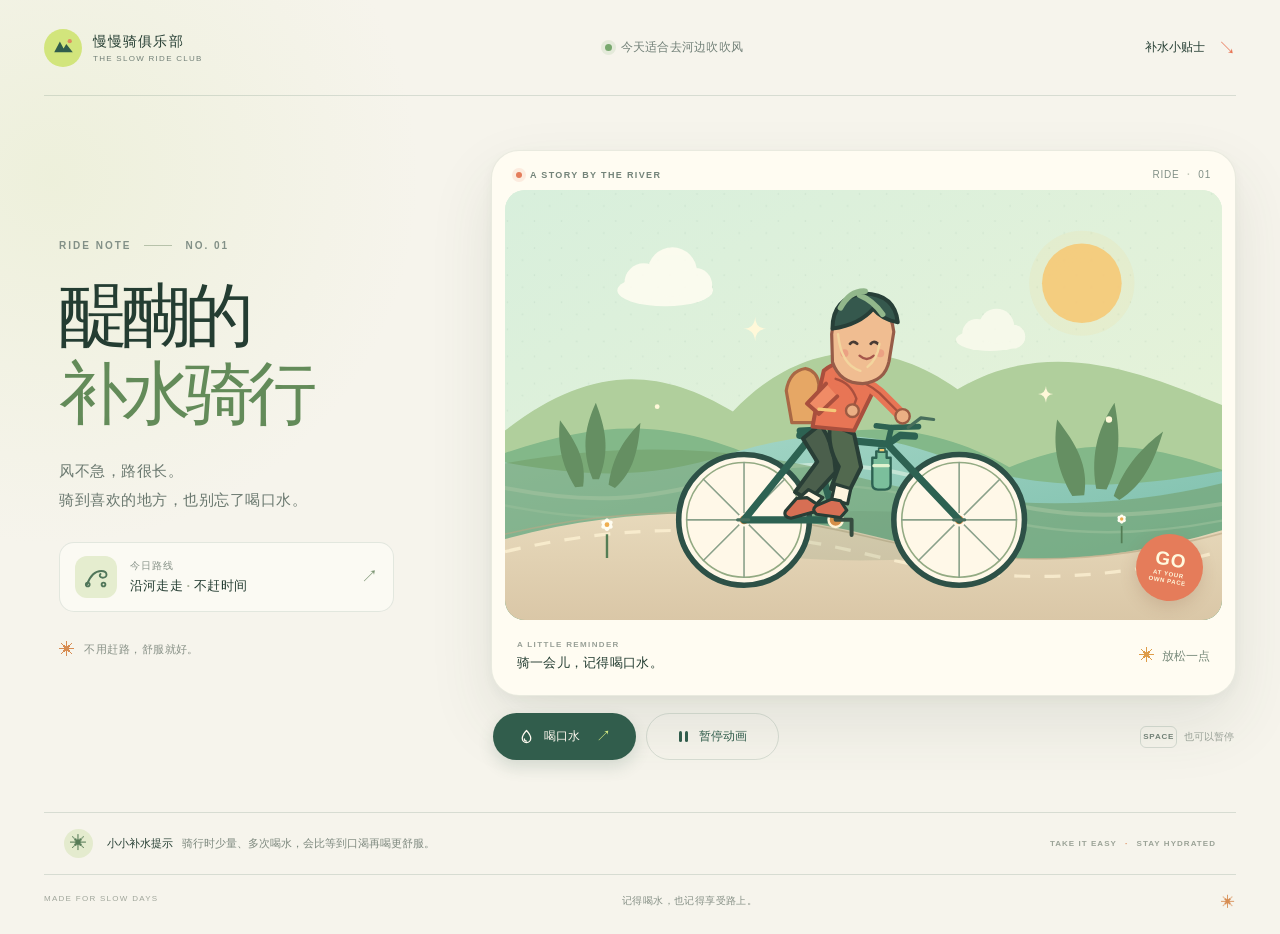
==== index.html @ 8d36f2e5 "feat: add animated cycling water-break page" ====
<!doctype html>
<html lang="zh-CN">
  <head>
    <meta charset="utf-8" />
    <meta name="viewport" content="width=device-width, initial-scale=1" />
    <meta name="theme-color" content="#f6f4ec" />
    <meta
      name="description"
      content="和醍醐一起沿河慢慢骑，记得停下来喝口水。"
    />
    <title>醍醐的补水骑行 · 好风景慢慢看</title>
    <link rel="stylesheet" href="styles.css" />
    <script src="app.js" defer></script>
  </head>
  <body>
    <div class="page-shell">
      <header class="topbar">
        <a class="wordmark" href="#top" aria-label="醍醐骑行俱乐部首页">
          <span class="wordmark-mark" aria-hidden="true">
            <svg viewBox="0 0 32 32">
              <path d="M5 21.5 11.7 9l4.4 8.1 3.2-5.2L27 21.5H5Z" />
              <circle cx="23.4" cy="8.5" r="2.5" />
            </svg>
          </span>
          <span class="wordmark-copy">
            <strong>慢慢骑俱乐部</strong>
            <small>THE SLOW RIDE CLUB</small>
          </span>
        </a>

        <div class="topbar-note">
          <span class="live-dot" aria-hidden="true"></span>
          <span>今天适合去河边吹吹风</span>
        </div>

        <a class="top-link" href="#ride-controls">
          补水小贴士
          <span aria-hidden="true">↘</span>
        </a>
      </header>

      <main id="top">
        <section class="hero" aria-labelledby="hero-title">
          <div class="intro">
            <p class="eyebrow"><span>RIDE NOTE</span><i></i><span>NO. 01</span></p>
            <h1 id="hero-title">醍醐的<br /><em>补水骑行</em></h1>
            <p class="intro-copy">
              风不急，路很长。<br />
              骑到喜欢的地方，也别忘了喝口水。
            </p>

            <div class="route-card">
              <div class="route-icon" aria-hidden="true">
                <svg viewBox="0 0 40 40">
                  <path d="M8 30c4-11 10-18 19-18 4 0 7 2 7 5 0 2-2 4-5 4-4 0-5-3-3-5" />
                  <circle cx="9" cy="30" r="2.5" />
                  <circle cx="30" cy="30" r="2.5" />
                </svg>
              </div>
              <div>
                <span class="route-label">今日路线</span>
                <strong>沿河走走 <span>·</span> 不赶时间</strong>
              </div>
              <span class="route-arrow" aria-hidden="true">↗</span>
            </div>

            <div class="intro-footnote">
              <span class="tiny-sun" aria-hidden="true">✳</span>
              <span>不用赶路，舒服就好。</span>
            </div>
          </div>

          <div class="ride-column">
            <figure class="ride-card">
              <div class="scene-topline">
                <span class="scene-kicker"><i></i> A STORY BY THE RIVER</span>
                <span class="scene-number">RIDE <b>·</b> 01</span>
              </div>

              <div class="scene-wrap">
                <svg
                  id="rideScene"
                  class="ride-scene"
                  viewBox="0 0 900 540"
                  role="img"
                  aria-labelledby="scene-title scene-description"
                  xmlns="http://www.w3.org/2000/svg"
                >
                  <title id="scene-title">醍醐骑车经过河边，停下来喝水</title>
                  <desc id="scene-description">
                    一位戴着青绿色头盔的骑行者踩着薄荷绿自行车，穿过阳光、云朵和河岸小路。骑行片刻后，他会拿起水壶喝一口，再继续出发。
                  </desc>
                  <defs>
                    <linearGradient id="sky" x1="0" y1="0" x2="0.9" y2="1">
                      <stop offset="0" stop-color="#d8efdc" />
                      <stop offset="1" stop-color="#e9f3d8" />
                    </linearGradient>
                    <linearGradient id="river" x1="0" y1="0" x2="1" y2="1">
                      <stop offset="0" stop-color="#a9d9ca" />
                      <stop offset="1" stop-color="#73b9a5" />
                    </linearGradient>
                    <linearGradient id="road" x1="0" y1="0" x2="0" y2="1">
                      <stop offset="0" stop-color="#e7d9bb" />
                      <stop offset="1" stop-color="#dac7a7" />
                    </linearGradient>
                    <pattern id="speckles" width="34" height="34" patternUnits="userSpaceOnUse">
                      <circle cx="3" cy="5" r="1" fill="#6e9780" opacity=".14" />
                      <circle cx="22" cy="20" r="1.2" fill="#6e9780" opacity=".1" />
                    </pattern>
                  </defs>

                  <rect width="900" height="540" fill="url(#sky)" />
                  <rect width="900" height="540" fill="url(#speckles)" />
                  <circle cx="724" cy="117" r="50" fill="#f6c977" opacity=".9" />
                  <circle cx="724" cy="117" r="66" fill="#f6c977" opacity=".12" />

                  <g class="cloud cloud-one" fill="#fffdf1" opacity=".88">
                    <ellipse cx="201" cy="126" rx="60" ry="20" />
                    <circle cx="174" cy="116" r="24" />
                    <circle cx="210" cy="103" r="31" />
                    <circle cx="239" cy="119" r="21" />
                  </g>
                  <g class="cloud cloud-two" fill="#fffdf1" opacity=".72">
                    <ellipse cx="609" cy="188" rx="43" ry="14" />
                    <circle cx="592" cy="180" r="18" />
                    <circle cx="617" cy="171" r="22" />
                    <circle cx="638" cy="184" r="15" />
                  </g>

                  <path d="M0 302c104-81 190-82 286-24 81-85 182-99 282-28 112-66 223-25 332 20v177H0Z" fill="#b0cf9c" />
                  <path d="M0 330c127-43 209-41 319 7 105-54 216-46 314 11 92-39 172-31 267 3v143H0Z" fill="#83b889" />
                  <path d="M0 342c115 21 190 18 280-10 108-34 182-30 276 5 105 39 204 42 344 16v187H0Z" fill="url(#river)" />
                  <path d="M0 374c105 21 175 16 272-11 101-28 194-23 295 12 113 39 203 40 333 19" fill="none" stroke="#d7eee0" stroke-width="5" stroke-linecap="round" opacity=".7" />
                  <path d="M0 396c121 24 195 17 286-8 104-28 182-20 287 13 107 33 208 37 327 14" fill="none" stroke="#bce3d1" stroke-width="3" stroke-linecap="round" opacity=".8" />

                  <g class="scenery-glide">
                    <path d="M0 343c172-30 302-19 450 19 152 39 303 42 450 6v172H0Z" fill="#729d66" opacity=".55" />
                    <g fill="#658f62">
                      <path d="M110 363c-16-41-8-69 4-96 11 30 19 57 4 96Zm20 7c5-37 21-59 40-78-3 35-9 62-32 82Zm-42 3c-19-31-22-58-19-84 20 27 34 51 29 83Z" />
                      <path d="M742 375c-8-48 5-79 23-108 7 38 9 69-10 109Zm22 9c14-39 37-62 62-81-12 40-26 68-55 86Zm-52 0c-21-36-24-66-19-96 24 31 40 58 34 95Z" />
                    </g>
                  </g>

                  <path d="M0 438c166-45 325-39 465-3 152 39 283 37 435-8v113H0Z" fill="url(#road)" />
                  <path class="road-markings" d="M0 454c160-38 303-34 454 3 158 39 292 37 446-4" fill="none" stroke="#fff4d6" stroke-width="4" stroke-dasharray="20 18" opacity=".72" />
                  <path d="M0 432c160-38 303-34 454 3 158 39 292 37 446-4" fill="none" stroke="#bba986" stroke-width="2" opacity=".6" />
                  <ellipse cx="446" cy="434" rx="194" ry="31" fill="#557c5a" opacity=".14" />

                  <g class="daisy daisy-one" aria-hidden="true" transform="translate(128 420)">
                    <path d="M0 12v30" stroke="#547d55" stroke-width="3" />
                    <g fill="#fffdf1">
                      <ellipse cy="0" rx="4" ry="8" /><ellipse cy="0" rx="4" ry="8" transform="rotate(60)" /><ellipse cy="0" rx="4" ry="8" transform="rotate(120)" />
                    </g><circle r="3" fill="#efae50" />
                  </g>
                  <g class="daisy daisy-two" aria-hidden="true" transform="translate(774 413) scale(.72)">
                    <path d="M0 12v30" stroke="#547d55" stroke-width="3" />
                    <g fill="#fffdf1">
                      <ellipse cy="0" rx="4" ry="8" /><ellipse cy="0" rx="4" ry="8" transform="rotate(60)" /><ellipse cy="0" rx="4" ry="8" transform="rotate(120)" />
                    </g><circle r="3" fill="#efae50" />
                  </g>

                  <g class="bike" stroke-linecap="round" stroke-linejoin="round">
                    <g class="wheel rear-wheel" transform="translate(300 414)">
                      <circle r="82" fill="#fff8e8" stroke="#2d5147" stroke-width="7" />
                      <circle r="72" fill="none" stroke="#93aa83" stroke-width="2" />
                      <g class="spokes" stroke="#8aa18a" stroke-width="2">
                        <path d="M0-72V72M-72 0H72M-51-51 51 51M51-51-51 51" />
                      </g>
                      <circle r="7" fill="#d58e48" stroke="#fff8e8" stroke-width="3" />
                    </g>
                    <g class="wheel front-wheel" transform="translate(570 414)">
                      <circle r="82" fill="#fff8e8" stroke="#2d5147" stroke-width="7" />
                      <circle r="72" fill="none" stroke="#93aa83" stroke-width="2" />
                      <g class="spokes" stroke="#8aa18a" stroke-width="2">
                        <path d="M0-72V72M-72 0H72M-51-51 51 51M51-51-51 51" />
                      </g>
                      <circle r="7" fill="#d58e48" stroke="#fff8e8" stroke-width="3" />
                    </g>

                    <g fill="none" stroke="#2d6252" stroke-width="9">
                      <path d="m300 414 115 0-31-104-84 104m84-104 96 9 90 95m-90-95 16-11 18 1m-130 1-14-2" />
                      <path d="m480 319 5-21 34-1m-35 1-18-2" stroke-width="7" />
                      <path d="m391 306-19-2m16-3-18 1" stroke-width="8" />
                    </g>
                    <g fill="none" stroke="#476e5c" stroke-width="4">
                      <path d="m506 298 16-12 16 2" />
                      <path d="m292 414 14 0m257 0 14 0" />
                    </g>
                    <g class="pedal-crank" transform="translate(415 414)">
                      <circle r="9" fill="#d58e48" stroke="#fff3d6" stroke-width="3" />
                      <path d="M0 0 20 0m0 0 0 19m0-19-20 0m0 0v-19" fill="none" stroke="#374c40" stroke-width="5" />
                    </g>

                    <g class="character">
                      <path class="backpack" d="M377 224q-20 3-24 28l7 40 30 0 4-48q-2-17-17-20Z" fill="#e6a765" stroke="#a96845" stroke-width="4" />
                      <path class="leg leg-back" d="M396 294q18 27 19 60l-33 36-18-11 28-38-18-29Z" fill="#4b5f4c" stroke="#293e36" stroke-width="5" />
                      <path class="sock" d="m381 376 18 10-15 15-19-11Z" fill="#fff5df" stroke="#293e36" stroke-width="4" />
                      <path class="shoe" d="m366 387-14 16q-3 7 7 9l29-8 3-10-12-8Z" fill="#d76f54" stroke="#293e36" stroke-width="4" />

                      <path class="leg leg-front" d="M408 294q-4 29 11 53l-10 28 20 9 18-36-9-42Z" fill="#52694f" stroke="#293e36" stroke-width="5" />
                      <path class="sock" d="m414 369 20 6-4 19-20-6Z" fill="#fff5df" stroke="#293e36" stroke-width="4" />
                      <path class="shoe" d="m410 388-19 8q-7 5 0 11l30 4 8-9-8-12Z" fill="#d76f54" stroke="#293e36" stroke-width="4" />

                      <path class="jacket" d="M400 227q18-16 39-6l22 34-23 47-52-5 8-43Z" fill="#e87555" stroke="#a94f3d" stroke-width="5" />
                      <path d="m422 229 7 20 17-16" fill="none" stroke="#ffd2a5" stroke-width="5" />
                      <path d="m403 243-24 25 15 13 23-22" fill="#f08b66" stroke="#a94f3d" stroke-width="5" />
                      <path d="m394 275 20 2" stroke="#f4c879" stroke-width="4" />

                      <g class="handle-arm">
                        <path d="M432 237q21 3 38 18l28 28" fill="none" stroke="#e87555" stroke-width="15" />
                        <path d="M432 237q21 3 38 18l28 28" fill="none" stroke="#a94f3d" stroke-width="3" />
                        <circle cx="499" cy="284" r="9" fill="#ebaf84" stroke="#9c5b43" stroke-width="3" />
                      </g>

                      <g class="sip-arm">
                        <path d="M415 237q19 5 26 25l-5 14" fill="none" stroke="#e87555" stroke-width="14" />
                        <path d="M415 237q19 5 26 25l-5 14" fill="none" stroke="#a94f3d" stroke-width="3" />
                        <circle cx="436" cy="277" r="8" fill="#ebaf84" stroke="#9c5b43" stroke-width="3" />
                      </g>

                      <g class="head">
                        <path d="M410 181q3-40 40-40 34 0 38 37l-6 37q-5 25-33 28-29 0-38-27Z" fill="#f0bd91" stroke="#975c48" stroke-width="4" />
                        <path d="M411 174q0-39 40-44 38 1 42 36-19-3-31-17-17 20-51 25Z" fill="#35584d" stroke="#273f38" stroke-width="5" />
                        <path d="M421 148q12-22 31-21m-7 5q17 7 29 24" fill="none" stroke="#92b78b" stroke-width="7" stroke-linecap="round" />
                        <path d="M433 193q4-5 9 0m17 0q4-5 9 0" fill="none" stroke="#493c34" stroke-width="3.5" stroke-linecap="round" />
                        <path d="M445 208q9 8 18 0" fill="none" stroke="#a5564b" stroke-width="3" stroke-linecap="round" />
                        <circle cx="426" cy="205" r="5" fill="#e78b79" opacity=".55" />
                        <circle cx="471" cy="205" r="5" fill="#e78b79" opacity=".55" />
                        <path class="helmet-strap" d="M418 181q4 39 28 46m24-34q-3 20-15 29" fill="none" stroke="#f3d59e" stroke-width="3" />
                      </g>

                      <g class="water-bottle" aria-hidden="true">
                        <path d="M466 328h13v8h5v33q0 7-7 7h-9q-7 0-7-7v-33h5Z" fill="#7bbf9c" stroke="#2d6252" stroke-width="3" />
                        <path d="M463 346h18" stroke="#e1f3cf" stroke-width="4" />
                        <path d="M469 324h8v5h-8Z" fill="#f0c873" stroke="#2d6252" stroke-width="2" />
                      </g>
                    </g>
                  </g>

                  <g class="scene-sparkles" fill="#fff8d9" aria-hidden="true">
                    <path d="M314 159q0 15 14 15-14 1-14 16-1-15-15-16 14 0 15-15Z" />
                    <path d="M679 246q0 10 9 10-9 1-9 11-1-10-10-11 9 0 10-10Z" />
                    <circle cx="758" cy="288" r="4" />
                    <circle cx="191" cy="272" r="3" />
                  </g>
                </svg>

                <div class="scene-sticker" aria-hidden="true">
                  <span>GO</span>
                  <span>AT YOUR<br />OWN PACE</span>
                </div>
              </div>

              <figcaption class="scene-caption">
                <div class="caption-copy">
                  <span class="caption-eyebrow">A LITTLE REMINDER</span>
                  <strong id="rideStatus" aria-live="polite">骑一会儿，记得喝口水。</strong>
                </div>
                <div class="caption-weather" aria-label="骑行提示，放松一点">
                  <span aria-hidden="true">✳</span>
                  <span>放松一点</span>
                </div>
              </figcaption>
            </figure>

            <div class="ride-controls" id="ride-controls" aria-label="动画控制">
              <button class="button button-primary" id="waterBreak" type="button">
                <span class="button-icon" aria-hidden="true">
                  <svg viewBox="0 0 24 24"><path d="M12 3.5S6 10 6 14.5a6 6 0 0 0 12 0C18 10 12 3.5 12 3.5Z" /><path d="M9 15.5a3 3 0 0 0 3 3" /></svg>
                </span>
                <span>喝口水</span>
                <span class="button-arrow" aria-hidden="true">↗</span>
              </button>
              <button class="button button-secondary" id="toggleRide" type="button" aria-pressed="true">
                <span class="pause-icon" aria-hidden="true"><i></i><i></i></span>
                <span id="toggleLabel">暂停动画</span>
              </button>
              <span class="control-hint"><kbd>SPACE</kbd> 也可以暂停</span>
            </div>
          </div>
        </section>

        <section class="bottom-note" aria-label="骑行补水提示">
          <span class="bottom-note-mark" aria-hidden="true">✳</span>
          <p><strong>小小补水提示</strong><span>骑行时少量、多次喝水，会比等到口渴再喝更舒服。</span></p>
          <span class="bottom-note-end">TAKE IT EASY <span>·</span> STAY HYDRATED</span>
        </section>
      </main>

      <footer class="site-footer">
        <span>MADE FOR SLOW DAYS</span>
        <span>记得喝水，也记得享受路上。</span>
        <span>✳</span>
      </footer>
    </div>
  </body>
</html>
---- styles.css ----
:root {
  color-scheme: light;
  --paper: #f6f4ec;
  --ink: #243d32;
  --muted: #728078;
  --green: #315d4c;
  --green-deep: #234a3c;
  --lime: #d2e57c;
  --coral: #e87555;
  --line: rgba(49, 93, 76, 0.16);
  font-family: "Aptos", "Microsoft YaHei UI", "PingFang SC", "Noto Sans CJK SC", sans-serif;
  font-synthesis: none;
  text-rendering: optimizeLegibility;
}

* { box-sizing: border-box; }

html { scroll-behavior: smooth; }

body {
  margin: 0;
  color: var(--ink);
  background:
    radial-gradient(circle at 4% 19%, rgba(212, 228, 169, .25), transparent 23rem),
    var(--paper);
}

button, a { font: inherit; }
a { color: inherit; text-decoration: none; }
button:focus-visible, a:focus-visible { outline: 3px solid #c27849; outline-offset: 4px; }

.page-shell { width: min(1380px, calc(100% - 88px)); margin: 0 auto; }

.topbar {
  min-height: 96px;
  display: flex;
  align-items: center;
  justify-content: space-between;
  border-bottom: 1px solid var(--line);
}

.wordmark { display: inline-flex; align-items: center; gap: 11px; }
.wordmark-mark { display: grid; width: 38px; height: 38px; place-items: center; border-radius: 50%; background: var(--lime); }
.wordmark-mark svg { width: 27px; fill: var(--green); }
.wordmark-mark circle { fill: #df8b5e; }
.wordmark-copy { display: grid; gap: 3px; }
.wordmark-copy strong { font-size: 14px; letter-spacing: .08em; }
.wordmark-copy small { color: var(--muted); font-size: 8px; letter-spacing: .16em; }
.topbar-note { display: flex; align-items: center; gap: 9px; color: var(--muted); font-size: 12px; letter-spacing: .02em; }
.live-dot { width: 7px; height: 7px; border-radius: 50%; background: #78a86e; box-shadow: 0 0 0 4px rgba(120, 168, 110, .14); }
.top-link { display: flex; align-items: center; gap: 13px; font-size: 12px; font-weight: 700; }
.top-link span { color: var(--coral); font-size: 18px; }

.hero { display: grid; grid-template-columns: minmax(280px, .77fr) minmax(0, 1.55fr); align-items: center; gap: clamp(36px, 6vw, 92px); padding: 54px 0 50px; }
.intro { padding: 0 0 12px 15px; }
.eyebrow { display: flex; align-items: center; gap: 13px; margin: 0 0 25px; color: #829087; font-size: 10px; font-weight: 700; letter-spacing: .2em; }
.eyebrow i { width: 28px; height: 1px; background: #b7c2aa; }
.hero h1 { margin: 0; color: var(--ink); font-size: clamp(52px, 5.4vw, 78px); font-weight: 750; letter-spacing: -.085em; line-height: 1.14; }
.hero h1 em { color: #638b59; font-style: normal; }
.intro-copy { margin: 23px 0 27px; color: #6b7970; font-size: 15px; line-height: 1.95; letter-spacing: .035em; }
.route-card { display: flex; align-items: center; gap: 13px; width: min(100%, 335px); padding: 13px 15px; border: 1px solid rgba(49, 93, 76, .12); border-radius: 15px; background: rgba(255, 255, 249, .53); }
.route-icon { display: grid; width: 42px; height: 42px; place-items: center; border-radius: 12px; background: #e5edcf; }
.route-icon svg { width: 30px; fill: none; stroke: #50765a; stroke-width: 2.5; stroke-linecap: round; stroke-linejoin: round; }
.route-card > div:nth-child(2) { display: grid; gap: 4px; }
.route-label { color: #879288; font-size: 10px; letter-spacing: .09em; }
.route-card strong { font-size: 13px; letter-spacing: .015em; }
.route-card strong span { color: #aab39d; }
.route-arrow { margin-left: auto; color: #7b9473; font-size: 17px; }
.intro-footnote { display: flex; align-items: center; gap: 9px; margin: 29px 0 0; color: #889187; font-size: 11px; letter-spacing: .04em; }
.tiny-sun { color: #d78c52; font-size: 16px; }

.ride-column { min-width: 0; }
.ride-card { overflow: hidden; margin: 0; border: 1px solid rgba(47, 77, 59, .1); border-radius: 28px; background: #fffcf2; box-shadow: 0 28px 65px rgba(55, 74, 55, .105), 0 4px 12px rgba(55, 74, 55, .045); }
.scene-topline { display: flex; align-items: center; justify-content: space-between; padding: 18px 24px 10px; }
.scene-kicker { display: flex; align-items: center; gap: 8px; color: #738379; font-size: 9px; font-weight: 700; letter-spacing: .15em; }
.scene-kicker i { width: 6px; height: 6px; border-radius: 50%; background: #e47d5b; box-shadow: 0 0 0 4px rgba(228, 125, 91, .13); }
.scene-number { color: #829087; font-size: 10px; letter-spacing: .08em; }
.scene-number b { padding: 0 4px; color: #c5cbbb; }
.scene-wrap { position: relative; overflow: hidden; margin: 0 13px; border-radius: 20px; background: #dcefd9; }
.ride-scene { display: block; width: 100%; height: auto; overflow: hidden; }
.scene-sticker { position: absolute; right: 19px; bottom: 19px; display: grid; width: 67px; height: 67px; align-content: center; justify-items: center; gap: 2px; border-radius: 50%; color: #fff9de; background: #e57c5a; box-shadow: 0 6px 16px rgba(126, 79, 53, .18); transform: rotate(10deg); }
.scene-sticker span:first-child { font-size: 19px; font-weight: 900; letter-spacing: .04em; line-height: 1; }
.scene-sticker span:last-child { font-size: 6px; font-weight: 700; letter-spacing: .11em; text-align: center; line-height: 1.25; }
.scene-caption { display: flex; align-items: center; justify-content: space-between; min-height: 75px; padding: 12px 25px 15px; }
.caption-copy { display: grid; gap: 5px; }
.caption-eyebrow { color: #99a097; font-size: 8px; font-weight: 700; letter-spacing: .17em; }
.caption-copy strong { font-size: 13px; font-weight: 650; letter-spacing: .02em; }
.caption-weather { display: flex; align-items: center; gap: 7px; color: #768879; font-size: 12px; }
.caption-weather span:first-child { color: #de9c48; font-size: 16px; }

.ride-controls { display: flex; align-items: center; gap: 10px; padding: 17px 2px 0; }
.button { display: inline-flex; min-height: 47px; align-items: center; justify-content: center; gap: 9px; padding: 0 16px; border: 0; border-radius: 999px; cursor: pointer; font-size: 12px; font-weight: 700; transition: transform .2s ease, box-shadow .2s ease, background-color .2s ease; }
.button:hover { transform: translateY(-2px); }
.button:active { transform: translateY(0); }
.button-primary { min-width: 143px; color: #fffaf0; background: var(--green); box-shadow: 0 7px 16px rgba(49, 93, 76, .16); }
.button-primary:hover { background: var(--green-deep); box-shadow: 0 9px 18px rgba(49, 93, 76, .22); }
.button-primary:disabled { cursor: wait; opacity: .72; transform: none; }
.button-secondary { min-width: 133px; border: 1px solid rgba(49, 93, 76, .16); color: var(--green); background: transparent; }
.button-secondary:hover { background: rgba(255, 255, 255, .68); }
.button-icon svg { display: block; width: 17px; fill: none; stroke: currentColor; stroke-width: 1.8; stroke-linecap: round; stroke-linejoin: round; }
.button-arrow { margin-left: 7px; color: #d3e881; font-size: 15px; }
.pause-icon { display: flex; width: 13px; height: 13px; align-items: center; justify-content: center; gap: 3px; }
.pause-icon i { width: 3px; height: 11px; border-radius: 2px; background: currentColor; }
.pause-icon.is-play { width: 0; height: 0; border-top: 7px solid transparent; border-bottom: 7px solid transparent; border-left: 10px solid currentColor; }
.pause-icon.is-play i { display: none; }
.control-hint { margin-left: auto; color: #99a197; font-size: 10px; }
kbd { display: inline-grid; min-width: 37px; height: 22px; place-items: center; margin-right: 4px; border: 1px solid rgba(49, 93, 76, .17); border-radius: 6px; color: #718176; font-family: inherit; font-size: 8px; font-weight: 700; letter-spacing: .1em; }

.bottom-note { display: flex; align-items: center; gap: 14px; margin: 2px 0 0; padding: 16px 20px; border-top: 1px solid var(--line); border-bottom: 1px solid var(--line); }
.bottom-note-mark { display: grid; width: 29px; height: 29px; flex: 0 0 auto; place-items: center; border-radius: 50%; color: #567b56; background: #e4ebce; font-size: 17px; }
.bottom-note p { display: flex; flex-wrap: wrap; align-items: baseline; gap: 9px; margin: 0; color: #7e897f; font-size: 11px; }
.bottom-note p strong { color: var(--ink); font-size: 11px; }
.bottom-note-end { margin-left: auto; color: #9ba397; font-size: 8px; font-weight: 700; letter-spacing: .13em; white-space: nowrap; }
.bottom-note-end span { padding: 0 5px; color: #de8a59; }
.site-footer { display: flex; justify-content: space-between; padding: 19px 0 24px; color: #a0a69b; font-size: 8px; letter-spacing: .16em; }
.site-footer span:nth-child(2) { color: #879187; font-size: 10px; letter-spacing: .04em; }
.site-footer span:last-child { color: #d78c52; font-size: 14px; }

/* Motion stays on compositor-friendly properties. */
.cloud-one { animation: cloud-drift 20s ease-in-out infinite alternate; transform-box: fill-box; transform-origin: center; }
.cloud-two { animation: cloud-drift 16s ease-in-out infinite alternate-reverse; transform-box: fill-box; transform-origin: center; }
.scenery-glide { animation: scenery-drift 9s linear infinite; }
.road-markings { animation: road-travel 2.2s linear infinite; }
.wheel .spokes { transform-origin: center; animation: wheel-turn 3s linear infinite; }
.pedal-crank { transform-box: view-box; transform-origin: 415px 414px; animation: wheel-turn 1.4s linear infinite; }
.character { transform-box: view-box; transform-origin: 420px 310px; animation: rider-bob .72s ease-in-out infinite alternate; }
.leg-front { transform-box: fill-box; transform-origin: 50% 10%; animation: leg-pedal 1.4s ease-in-out infinite alternate; }
.leg-back { transform-box: fill-box; transform-origin: 50% 10%; animation: leg-pedal 1.4s ease-in-out infinite alternate-reverse; }
.head { transform-box: fill-box; transform-origin: 60% 100%; transition: transform .45s cubic-bezier(.2,.75,.2,1); }
.sip-arm { transform-box: view-box; transform-origin: 415px 237px; transition: transform .55s cubic-bezier(.2,.75,.2,1); }
.water-bottle { transform-box: view-box; transform-origin: 470px 348px; transition: transform .65s cubic-bezier(.2,.75,.2,1); }
.is-drinking .head { transform: rotate(8deg) translateY(2px); }
.is-drinking .sip-arm { transform: rotate(-71deg); }
.is-drinking .water-bottle { transform: translate(-31px,-116px) rotate(-47deg); }
.is-paused .cloud-one, .is-paused .cloud-two, .is-paused .scenery-glide,
.is-paused .wheel .spokes, .is-paused .pedal-crank, .is-paused .character,
.is-paused .leg-front, .is-paused .leg-back { animation-play-state: paused; }
.is-drinking .caption-copy strong { color: #648b58; }

@keyframes wheel-turn { to { rotate: 360deg; } }
@keyframes rider-bob { from { translate: 0 0; } to { translate: 0 -3px; } }
@keyframes leg-pedal { from { rotate: -5deg; } to { rotate: 8deg; } }
@keyframes cloud-drift { from { translate: -7px 0; } to { translate: 11px 2px; } }
@keyframes scenery-drift { from { translate: 0 0; } to { translate: -24px 0; } }
@keyframes road-travel { to { stroke-dashoffset: -76; } }

@media (min-width: 1500px) {
  .page-shell { width: min(1420px, calc(100% - 120px)); }
  .hero { padding-top: 68px; padding-bottom: 61px; }
}

@media (max-width: 1000px) {
  .page-shell { width: min(100% - 48px, 780px); }
  .hero { grid-template-columns: 1fr; gap: 32px; padding-top: 44px; }
  .intro { display: grid; grid-template-columns: 1fr 1fr; align-items: end; gap: 0 24px; padding-left: 2px; }
  .eyebrow, .hero h1, .intro-copy { grid-column: 1; }
  .eyebrow { margin-bottom: 17px; }
  .hero h1 { grid-row: 2; font-size: clamp(50px, 9vw, 74px); }
  .intro-copy { grid-row: 3; margin: 15px 0 0; }
  .route-card { grid-column: 2; grid-row: 2 / 4; justify-self: end; margin-bottom: 2px; }
  .intro-footnote { display: none; }
  .ride-card { border-radius: 24px; }
  .bottom-note { margin-top: 0; }
}

@media (max-width: 600px) {
  .page-shell { width: calc(100% - 34px); }
  .topbar { min-height: 74px; }
  .wordmark-mark { width: 34px; height: 34px; }
  .wordmark-copy strong { font-size: 12px; }
  .wordmark-copy small { font-size: 7px; }
  .topbar-note { display: none; }
  .top-link { gap: 6px; font-size: 10px; }
  .hero { gap: 25px; padding: 34px 0 37px; }
  .intro { grid-template-columns: 1fr; }
  .eyebrow, .hero h1, .intro-copy, .route-card { grid-column: 1; }
  .eyebrow { grid-row: auto; margin-bottom: 15px; font-size: 9px; }
  .hero h1 { grid-row: auto; font-size: clamp(49px, 14vw, 67px); line-height: 1.08; }
  .intro-copy { grid-row: auto; margin: 15px 0 18px; font-size: 13px; }
  .route-card { grid-row: auto; justify-self: start; width: min(100%, 315px); padding: 10px 12px; }
  .route-icon { width: 38px; height: 38px; }
  .ride-card { border-radius: 20px; }
  .scene-topline { padding: 14px 15px 8px; }
  .scene-kicker { font-size: 7px; letter-spacing: .12em; }
  .scene-number { font-size: 9px; }
  .scene-wrap { margin: 0 8px; border-radius: 15px; }
  .scene-sticker { right: 11px; bottom: 11px; width: 52px; height: 52px; }
  .scene-sticker span:first-child { font-size: 15px; }
  .scene-sticker span:last-child { font-size: 5px; }
  .scene-caption { min-height: 67px; padding: 10px 15px 12px; }
  .caption-copy strong { font-size: 11px; }
  .ride-controls { flex-wrap: wrap; gap: 8px; padding-top: 12px; }
  .button { min-height: 44px; padding: 0 12px; font-size: 11px; }
  .button-primary { min-width: 0; flex: 1.1; }
  .button-secondary { min-width: 0; flex: 1; }
  .control-hint { width: 100%; margin: 4px 0 0; text-align: center; font-size: 9px; }
  kbd { height: 19px; }
  .bottom-note { align-items: flex-start; gap: 10px; padding: 14px 2px; }
  .bottom-note p { display: grid; gap: 4px; font-size: 10px; line-height: 1.5; }
  .bottom-note p strong { font-size: 10px; }
  .bottom-note-end { display: none; }
  .site-footer { padding: 16px 0 20px; font-size: 7px; }
  .site-footer span:nth-child(2) { font-size: 9px; }
}

@media (prefers-reduced-motion: reduce) {
  *, *::before, *::after { scroll-behavior: auto !important; animation-duration: .01ms !important; animation-iteration-count: 1 !important; transition-duration: .01ms !important; }
  .is-drinking .water-bottle { transform: translate(-31px,-116px) rotate(-47deg); }
  .is-drinking .sip-arm { transform: rotate(-71deg); }
}
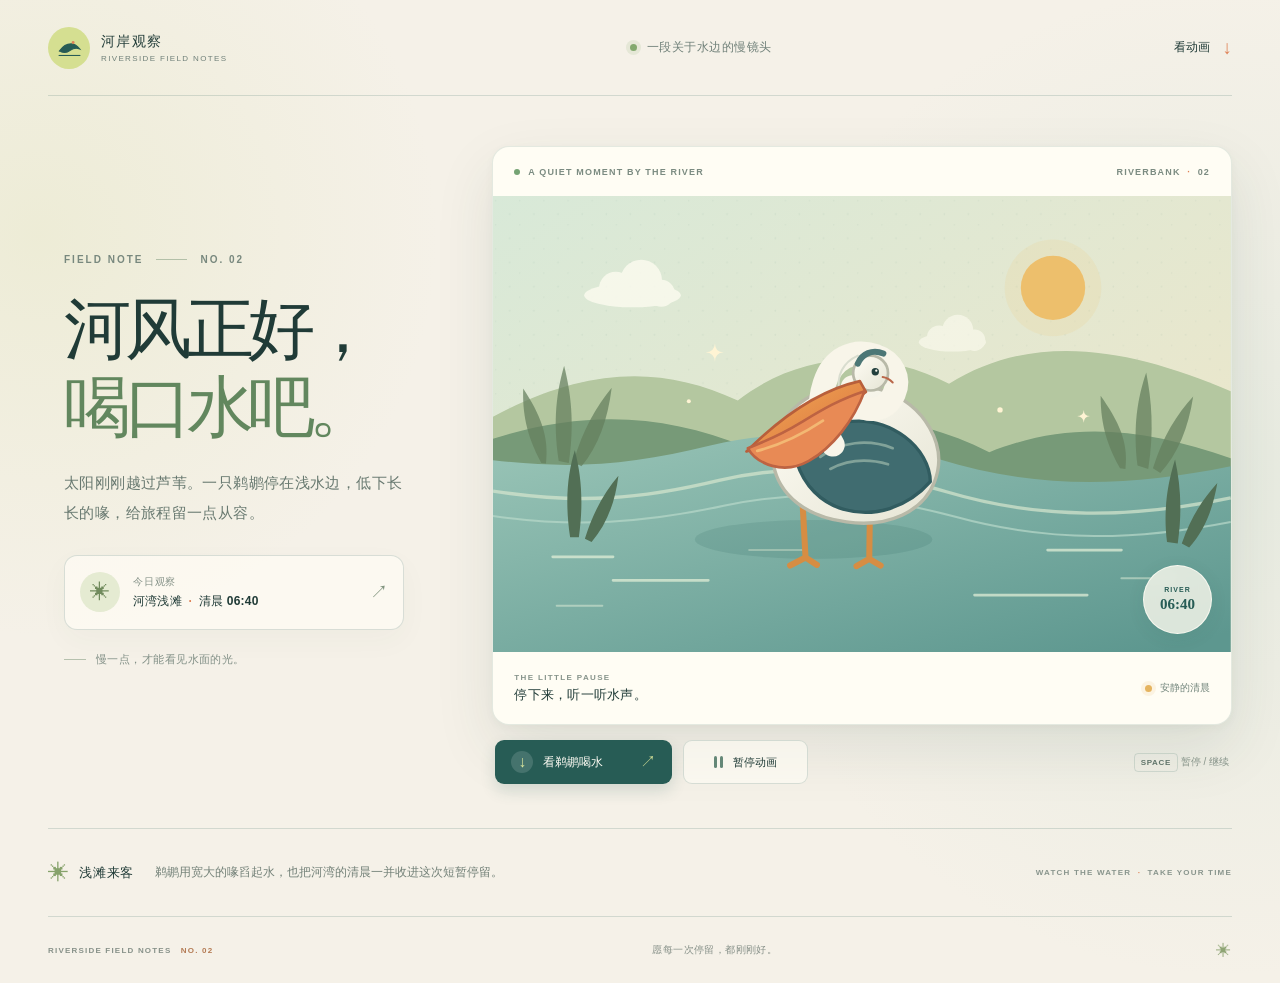
==== commit 18c2ae78: "feat: redesign page around pelican water scene" ====
--- a/index.html
+++ b/index.html
@@ -3,295 +3,118 @@
   <head>
     <meta charset="utf-8" />
     <meta name="viewport" content="width=device-width, initial-scale=1" />
-    <meta name="theme-color" content="#f6f4ec" />
-    <meta
-      name="description"
-      content="和醍醐一起沿河慢慢骑，记得停下来喝口水。"
-    />
-    <title>醍醐的补水骑行 · 好风景慢慢看</title>
-    <link rel="stylesheet" href="styles.css" />
-    <script src="app.js" defer></script>
+    <meta name="theme-color" content="#f5f1e8" />
+    <meta name="description" content="河岸边，一只鹈鹕低头喝水的片刻。" />
+    <title>河岸小歇 · 鹈鹕的饮水时间</title>
+    <link rel="stylesheet" href="styles.css?v=2" />
+    <script src="app.js?v=2" defer></script>
   </head>
   <body>
     <div class="page-shell">
       <header class="topbar">
-        <a class="wordmark" href="#top" aria-label="醍醐骑行俱乐部首页">
-          <span class="wordmark-mark" aria-hidden="true">
-            <svg viewBox="0 0 32 32">
-              <path d="M5 21.5 11.7 9l4.4 8.1 3.2-5.2L27 21.5H5Z" />
-              <circle cx="23.4" cy="8.5" r="2.5" />
-            </svg>
+        <a class="brand" href="#top" aria-label="河岸观察首页">
+          <span class="brand-mark" aria-hidden="true">
+            <svg viewBox="0 0 40 40"><path d="M6 25c5-7 10-10 16-10 5 0 8 2 12 7-5-2-9-1-13 2-4 3-9 4-15 1Z"/><circle cx="25" cy="13" r="2"/><path d="M5 31h30"/></svg>
           </span>
-          <span class="wordmark-copy">
-            <strong>慢慢骑俱乐部</strong>
-            <small>THE SLOW RIDE CLUB</small>
-          </span>
+          <span class="brand-copy"><strong>河岸观察</strong><small>RIVERSIDE FIELD NOTES</small></span>
         </a>
-
-        <div class="topbar-note">
-          <span class="live-dot" aria-hidden="true"></span>
-          <span>今天适合去河边吹吹风</span>
-        </div>
-
-        <a class="top-link" href="#ride-controls">
-          补水小贴士
-          <span aria-hidden="true">↘</span>
-        </a>
+        <div class="topbar-center"><span class="topbar-dot" aria-hidden="true"></span> 一段关于水边的慢镜头</div>
+        <a class="top-link" href="#scene-controls">看动画 <span aria-hidden="true">↓</span></a>
       </header>
 
       <main id="top">
         <section class="hero" aria-labelledby="hero-title">
           <div class="intro">
-            <p class="eyebrow"><span>RIDE NOTE</span><i></i><span>NO. 01</span></p>
-            <h1 id="hero-title">醍醐的<br /><em>补水骑行</em></h1>
-            <p class="intro-copy">
-              风不急，路很长。<br />
-              骑到喜欢的地方，也别忘了喝口水。
-            </p>
+            <p class="eyebrow"><span>FIELD NOTE</span><i></i><span>NO. 02</span></p>
+            <h1 id="hero-title">河风正好，<br /><em>喝口水吧。</em></h1>
+            <p class="intro-copy">太阳刚刚越过芦苇。一只鹈鹕停在浅水边，低下长长的喙，给旅程留一点从容。</p>
 
-            <div class="route-card">
-              <div class="route-icon" aria-hidden="true">
-                <svg viewBox="0 0 40 40">
-                  <path d="M8 30c4-11 10-18 19-18 4 0 7 2 7 5 0 2-2 4-5 4-4 0-5-3-3-5" />
-                  <circle cx="9" cy="30" r="2.5" />
-                  <circle cx="30" cy="30" r="2.5" />
-                </svg>
-              </div>
-              <div>
-                <span class="route-label">今日路线</span>
-                <strong>沿河走走 <span>·</span> 不赶时间</strong>
-              </div>
-              <span class="route-arrow" aria-hidden="true">↗</span>
+            <div class="observation-card">
+              <span class="observation-icon" aria-hidden="true">✳</span>
+              <span class="observation-copy"><small>今日观察</small><strong>河湾浅滩 <i>·</i> 清晨 06:40</strong></span>
+              <span class="observation-arrow" aria-hidden="true">↗</span>
             </div>
 
-            <div class="intro-footnote">
-              <span class="tiny-sun" aria-hidden="true">✳</span>
-              <span>不用赶路，舒服就好。</span>
-            </div>
+            <div class="intro-note"><span class="note-line" aria-hidden="true"></span><span>慢一点，才能看见水面的光。</span></div>
           </div>
 
-          <div class="ride-column">
-            <figure class="ride-card">
-              <div class="scene-topline">
-                <span class="scene-kicker"><i></i> A STORY BY THE RIVER</span>
-                <span class="scene-number">RIDE <b>·</b> 01</span>
-              </div>
-
+          <div class="scene-column">
+            <figure class="scene-card">
+              <div class="scene-topline"><span><i></i> A QUIET MOMENT BY THE RIVER</span><span>RIVERBANK <b>·</b> 02</span></div>
               <div class="scene-wrap">
-                <svg
-                  id="rideScene"
-                  class="ride-scene"
-                  viewBox="0 0 900 540"
-                  role="img"
-                  aria-labelledby="scene-title scene-description"
-                  xmlns="http://www.w3.org/2000/svg"
-                >
-                  <title id="scene-title">醍醐骑车经过河边，停下来喝水</title>
-                  <desc id="scene-description">
-                    一位戴着青绿色头盔的骑行者踩着薄荷绿自行车，穿过阳光、云朵和河岸小路。骑行片刻后，他会拿起水壶喝一口，再继续出发。
-                  </desc>
+                <svg id="pelicanScene" class="pelican-scene" viewBox="0 0 1100 680" role="img" aria-labelledby="scene-title scene-description" xmlns="http://www.w3.org/2000/svg">
+                  <title id="scene-title">鹈鹕在河岸边低头饮水</title>
+                  <desc id="scene-description">一只白色鹈鹕站在暖色晨光照耀的浅滩边，低下长喙饮水，水面泛起一圈圈涟漪。</desc>
                   <defs>
-                    <linearGradient id="sky" x1="0" y1="0" x2="0.9" y2="1">
-                      <stop offset="0" stop-color="#d8efdc" />
-                      <stop offset="1" stop-color="#e9f3d8" />
-                    </linearGradient>
-                    <linearGradient id="river" x1="0" y1="0" x2="1" y2="1">
-                      <stop offset="0" stop-color="#a9d9ca" />
-                      <stop offset="1" stop-color="#73b9a5" />
-                    </linearGradient>
-                    <linearGradient id="road" x1="0" y1="0" x2="0" y2="1">
-                      <stop offset="0" stop-color="#e7d9bb" />
-                      <stop offset="1" stop-color="#dac7a7" />
-                    </linearGradient>
-                    <pattern id="speckles" width="34" height="34" patternUnits="userSpaceOnUse">
-                      <circle cx="3" cy="5" r="1" fill="#6e9780" opacity=".14" />
-                      <circle cx="22" cy="20" r="1.2" fill="#6e9780" opacity=".1" />
-                    </pattern>
+                    <linearGradient id="sky" x1="0" y1="0" x2="1" y2="1"><stop stop-color="#d8e9d8"/><stop offset="1" stop-color="#f0e6c8"/></linearGradient>
+                    <linearGradient id="river" x1="0" y1="0" x2=".9" y2="1"><stop stop-color="#9ac5b7"/><stop offset="1" stop-color="#5d978f"/></linearGradient>
+                    <linearGradient id="feather" x1="0" y1="0" x2="1" y2="1"><stop stop-color="#fffdf5"/><stop offset="1" stop-color="#e5e4d4"/></linearGradient>
+                    <linearGradient id="bill" x1="0" y1="0" x2="1" y2="1"><stop stop-color="#f4ae54"/><stop offset="1" stop-color="#d86e40"/></linearGradient>
+                    <pattern id="grain" width="36" height="36" patternUnits="userSpaceOnUse"><circle cx="4" cy="7" r="1" fill="#47776c" opacity=".1"/><circle cx="25" cy="27" r="1.3" fill="#47776c" opacity=".08"/></pattern>
                   </defs>
 
-                  <rect width="900" height="540" fill="url(#sky)" />
-                  <rect width="900" height="540" fill="url(#speckles)" />
-                  <circle cx="724" cy="117" r="50" fill="#f6c977" opacity=".9" />
-                  <circle cx="724" cy="117" r="66" fill="#f6c977" opacity=".12" />
+                  <rect width="1100" height="680" fill="url(#sky)"/>
+                  <rect width="1100" height="680" fill="url(#grain)"/>
+                  <circle cx="835" cy="137" r="48" fill="#efbd68" opacity=".94"/>
+                  <circle cx="835" cy="137" r="72" fill="#efbd68" opacity=".13"/>
+                  <g class="cloud cloud-one" fill="#fffdf2" opacity=".75"><ellipse cx="208" cy="148" rx="72" ry="18"/><circle cx="183" cy="138" r="25"/><circle cx="221" cy="126" r="31"/><circle cx="251" cy="145" r="20"/></g>
+                  <g class="cloud cloud-two" fill="#fffdf2" opacity=".58"><ellipse cx="685" cy="218" rx="50" ry="14"/><circle cx="665" cy="211" r="18"/><circle cx="693" cy="200" r="23"/><circle cx="718" cy="215" r="16"/></g>
 
-                  <g class="cloud cloud-one" fill="#fffdf1" opacity=".88">
-                    <ellipse cx="201" cy="126" rx="60" ry="20" />
-                    <circle cx="174" cy="116" r="24" />
-                    <circle cx="210" cy="103" r="31" />
-                    <circle cx="239" cy="119" r="21" />
-                  </g>
-                  <g class="cloud cloud-two" fill="#fffdf1" opacity=".72">
-                    <ellipse cx="609" cy="188" rx="43" ry="14" />
-                    <circle cx="592" cy="180" r="18" />
-                    <circle cx="617" cy="171" r="22" />
-                    <circle cx="638" cy="184" r="15" />
-                  </g>
+                  <path d="M0 329c137-73 249-78 365-24 93-73 212-78 315-25 127-79 270-53 420 11v166H0Z" fill="#b4c7a0"/>
+                  <path d="M0 362c142-45 260-35 376 12 125-61 251-50 364 8 120-48 231-36 360 9v122H0Z" fill="#779a78"/>
+                  <path d="M0 394c118 14 207 7 324-22 113-28 222-16 340 20 143 44 273 44 436 11v277H0Z" fill="url(#river)"/>
+                  <path d="M0 440c129 20 221 12 337-16 116-27 222-18 339 17 141 42 276 40 424 9" fill="none" stroke="#d8e7cf" stroke-width="5" opacity=".7"/>
+                  <path d="M0 477c123 18 226 10 344-15 118-26 229-15 344 16 146 40 273 35 412 8" fill="none" stroke="#b8d8c9" stroke-width="3" opacity=".72"/>
 
-                  <path d="M0 302c104-81 190-82 286-24 81-85 182-99 282-28 112-66 223-25 332 20v177H0Z" fill="#b0cf9c" />
-                  <path d="M0 330c127-43 209-41 319 7 105-54 216-46 314 11 92-39 172-31 267 3v143H0Z" fill="#83b889" />
-                  <path d="M0 342c115 21 190 18 280-10 108-34 182-30 276 5 105 39 204 42 344 16v187H0Z" fill="url(#river)" />
-                  <path d="M0 374c105 21 175 16 272-11 101-28 194-23 295 12 113 39 203 40 333 19" fill="none" stroke="#d7eee0" stroke-width="5" stroke-linecap="round" opacity=".7" />
-                  <path d="M0 396c121 24 195 17 286-8 104-28 182-20 287 13 107 33 208 37 327 14" fill="none" stroke="#bce3d1" stroke-width="3" stroke-linecap="round" opacity=".8" />
+                  <g class="far-reeds" fill="#647f5e" opacity=".72"><path d="M98 395c-9-62-3-103 8-142 10 40 16 84 7 145Zm22 2c14-49 34-83 57-111-6 48-20 87-45 117Zm-48 1c-23-43-28-76-27-111 25 38 39 71 34 112Z"/><path d="M961 402c-7-59 0-101 13-139 8 42 12 87 3 144Zm23 4c15-48 36-81 60-107-7 47-23 86-49 114Zm-49 0c-23-40-29-74-29-108 26 37 42 68 37 109Z"/></g>
+                  <g class="near-reeds" fill="#526f55"><path d="M115 509c-8-53-4-94 7-130 10 39 13 79 6 130Zm22 2c13-41 29-69 50-94-5 41-18 73-40 99Z"/><path d="M1005 516c-6-48 1-88 12-123 8 37 11 76 4 125Zm22 2c14-40 32-67 53-90-7 40-19 71-42 96Z"/></g>
 
-                  <g class="scenery-glide">
-                    <path d="M0 343c172-30 302-19 450 19 152 39 303 42 450 6v172H0Z" fill="#729d66" opacity=".55" />
-                    <g fill="#658f62">
-                      <path d="M110 363c-16-41-8-69 4-96 11 30 19 57 4 96Zm20 7c5-37 21-59 40-78-3 35-9 62-32 82Zm-42 3c-19-31-22-58-19-84 20 27 34 51 29 83Z" />
-                      <path d="M742 375c-8-48 5-79 23-108 7 38 9 69-10 109Zm22 9c14-39 37-62 62-81-12 40-26 68-55 86Zm-52 0c-21-36-24-66-19-96 24 31 40 58 34 95Z" />
+                  <g class="water-glints" fill="none" stroke="#e4f0d9" stroke-linecap="round"><path d="M89 538h90M179 573h142M827 528h110M718 595h168" stroke-width="4" opacity=".72"/><path d="M95 611h68M937 570h80M382 528h84" stroke-width="3" opacity=".5"/></g>
+                  <ellipse cx="478" cy="512" rx="177" ry="29" fill="#285b54" opacity=".14"/>
+
+                  <g class="pelican" stroke-linecap="round" stroke-linejoin="round">
+                    <g class="legs" fill="none" stroke="#d68d43" stroke-width="9"><path d="m462 465 4 74-23 12m23-12 17 11m79-82-1 73-19 11m19-11 17 10"/></g>
+                    <path class="body" d="M421 356c28-60 94-89 161-66 61 21 98 82 76 137-17 43-68 68-131 59-75-10-124-58-106-130Z" fill="url(#feather)" stroke="#b8b9a8" stroke-width="5"/>
+                    <path class="wing" d="M463 370c39-41 104-46 151-11 23 17 38 43 38 67-34 39-84 54-130 41-33-10-58-35-69-70Z" fill="#406c70" stroke="#315c60" stroke-width="5"/>
+                    <path d="M488 389c30-23 72-27 108-13m-93 31c27-14 58-15 86-7" fill="none" stroke="#91b0a4" stroke-width="4" opacity=".8"/>
+                    <path class="neck" d="M507 371c-18-31-24-58-13-91 12-38 43-53 76-42 27 9 38 34 28 57-8 19-25 27-45 21-18-5-23-17-17-31" fill="none" stroke="#f8f5e9" stroke-width="35"/>
+                    <path d="M517 293c-6-25 5-45 27-55" fill="none" stroke="#d9ddcf" stroke-width="3"/>
+                    <circle cx="563" cy="264" r="26" fill="url(#feather)" stroke="#b8b9a8" stroke-width="4"/>
+                    <path d="M544 250c6-15 22-22 38-15" fill="none" stroke="#4c7776" stroke-width="9"/>
+                    <circle cx="570" cy="262" r="5.5" fill="#223f3d"/><circle cx="571.5" cy="260.5" r="1.7" fill="#fffdf3"/>
+                    <path d="M581 270c7 1 11 4 15 8" fill="none" stroke="#b9674a" stroke-width="3"/>
+
+                    <g class="pelican-bill">
+                      <path d="M547 276c-54 12-111 47-169 105 74-23 126-49 178-89Z" fill="url(#bill)" stroke="#b85f3b" stroke-width="4"/>
+                      <path d="M380 376c23-9 51-21 77-37 30-18 59-36 97-48-16 44-48 84-83 104-37 21-78 5-91-19Z" fill="#e88a55" stroke="#bd6342" stroke-width="4"/>
+                      <path d="M394 380c36-9 68-25 98-45" fill="none" stroke="#f7c77e" stroke-width="4" opacity=".75"/>
                     </g>
                   </g>
 
-                  <path d="M0 438c166-45 325-39 465-3 152 39 283 37 435-8v113H0Z" fill="url(#road)" />
-                  <path class="road-markings" d="M0 454c160-38 303-34 454 3 158 39 292 37 446-4" fill="none" stroke="#fff4d6" stroke-width="4" stroke-dasharray="20 18" opacity=".72" />
-                  <path d="M0 432c160-38 303-34 454 3 158 39 292 37 446-4" fill="none" stroke="#bba986" stroke-width="2" opacity=".6" />
-                  <ellipse cx="446" cy="434" rx="194" ry="31" fill="#557c5a" opacity=".14" />
-
-                  <g class="daisy daisy-one" aria-hidden="true" transform="translate(128 420)">
-                    <path d="M0 12v30" stroke="#547d55" stroke-width="3" />
-                    <g fill="#fffdf1">
-                      <ellipse cy="0" rx="4" ry="8" /><ellipse cy="0" rx="4" ry="8" transform="rotate(60)" /><ellipse cy="0" rx="4" ry="8" transform="rotate(120)" />
-                    </g><circle r="3" fill="#efae50" />
-                  </g>
-                  <g class="daisy daisy-two" aria-hidden="true" transform="translate(774 413) scale(.72)">
-                    <path d="M0 12v30" stroke="#547d55" stroke-width="3" />
-                    <g fill="#fffdf1">
-                      <ellipse cy="0" rx="4" ry="8" /><ellipse cy="0" rx="4" ry="8" transform="rotate(60)" /><ellipse cy="0" rx="4" ry="8" transform="rotate(120)" />
-                    </g><circle r="3" fill="#efae50" />
-                  </g>
-
-                  <g class="bike" stroke-linecap="round" stroke-linejoin="round">
-                    <g class="wheel rear-wheel" transform="translate(300 414)">
-                      <circle r="82" fill="#fff8e8" stroke="#2d5147" stroke-width="7" />
-                      <circle r="72" fill="none" stroke="#93aa83" stroke-width="2" />
-                      <g class="spokes" stroke="#8aa18a" stroke-width="2">
-                        <path d="M0-72V72M-72 0H72M-51-51 51 51M51-51-51 51" />
-                      </g>
-                      <circle r="7" fill="#d58e48" stroke="#fff8e8" stroke-width="3" />
-                    </g>
-                    <g class="wheel front-wheel" transform="translate(570 414)">
-                      <circle r="82" fill="#fff8e8" stroke="#2d5147" stroke-width="7" />
-                      <circle r="72" fill="none" stroke="#93aa83" stroke-width="2" />
-                      <g class="spokes" stroke="#8aa18a" stroke-width="2">
-                        <path d="M0-72V72M-72 0H72M-51-51 51 51M51-51-51 51" />
-                      </g>
-                      <circle r="7" fill="#d58e48" stroke="#fff8e8" stroke-width="3" />
-                    </g>
-
-                    <g fill="none" stroke="#2d6252" stroke-width="9">
-                      <path d="m300 414 115 0-31-104-84 104m84-104 96 9 90 95m-90-95 16-11 18 1m-130 1-14-2" />
-                      <path d="m480 319 5-21 34-1m-35 1-18-2" stroke-width="7" />
-                      <path d="m391 306-19-2m16-3-18 1" stroke-width="8" />
-                    </g>
-                    <g fill="none" stroke="#476e5c" stroke-width="4">
-                      <path d="m506 298 16-12 16 2" />
-                      <path d="m292 414 14 0m257 0 14 0" />
-                    </g>
-                    <g class="pedal-crank" transform="translate(415 414)">
-                      <circle r="9" fill="#d58e48" stroke="#fff3d6" stroke-width="3" />
-                      <path d="M0 0 20 0m0 0 0 19m0-19-20 0m0 0v-19" fill="none" stroke="#374c40" stroke-width="5" />
-                    </g>
-
-                    <g class="character">
-                      <path class="backpack" d="M377 224q-20 3-24 28l7 40 30 0 4-48q-2-17-17-20Z" fill="#e6a765" stroke="#a96845" stroke-width="4" />
-                      <path class="leg leg-back" d="M396 294q18 27 19 60l-33 36-18-11 28-38-18-29Z" fill="#4b5f4c" stroke="#293e36" stroke-width="5" />
-                      <path class="sock" d="m381 376 18 10-15 15-19-11Z" fill="#fff5df" stroke="#293e36" stroke-width="4" />
-                      <path class="shoe" d="m366 387-14 16q-3 7 7 9l29-8 3-10-12-8Z" fill="#d76f54" stroke="#293e36" stroke-width="4" />
-
-                      <path class="leg leg-front" d="M408 294q-4 29 11 53l-10 28 20 9 18-36-9-42Z" fill="#52694f" stroke="#293e36" stroke-width="5" />
-                      <path class="sock" d="m414 369 20 6-4 19-20-6Z" fill="#fff5df" stroke="#293e36" stroke-width="4" />
-                      <path class="shoe" d="m410 388-19 8q-7 5 0 11l30 4 8-9-8-12Z" fill="#d76f54" stroke="#293e36" stroke-width="4" />
-
-                      <path class="jacket" d="M400 227q18-16 39-6l22 34-23 47-52-5 8-43Z" fill="#e87555" stroke="#a94f3d" stroke-width="5" />
-                      <path d="m422 229 7 20 17-16" fill="none" stroke="#ffd2a5" stroke-width="5" />
-                      <path d="m403 243-24 25 15 13 23-22" fill="#f08b66" stroke="#a94f3d" stroke-width="5" />
-                      <path d="m394 275 20 2" stroke="#f4c879" stroke-width="4" />
-
-                      <g class="handle-arm">
-                        <path d="M432 237q21 3 38 18l28 28" fill="none" stroke="#e87555" stroke-width="15" />
-                        <path d="M432 237q21 3 38 18l28 28" fill="none" stroke="#a94f3d" stroke-width="3" />
-                        <circle cx="499" cy="284" r="9" fill="#ebaf84" stroke="#9c5b43" stroke-width="3" />
-                      </g>
-
-                      <g class="sip-arm">
-                        <path d="M415 237q19 5 26 25l-5 14" fill="none" stroke="#e87555" stroke-width="14" />
-                        <path d="M415 237q19 5 26 25l-5 14" fill="none" stroke="#a94f3d" stroke-width="3" />
-                        <circle cx="436" cy="277" r="8" fill="#ebaf84" stroke="#9c5b43" stroke-width="3" />
-                      </g>
-
-                      <g class="head">
-                        <path d="M410 181q3-40 40-40 34 0 38 37l-6 37q-5 25-33 28-29 0-38-27Z" fill="#f0bd91" stroke="#975c48" stroke-width="4" />
-                        <path d="M411 174q0-39 40-44 38 1 42 36-19-3-31-17-17 20-51 25Z" fill="#35584d" stroke="#273f38" stroke-width="5" />
-                        <path d="M421 148q12-22 31-21m-7 5q17 7 29 24" fill="none" stroke="#92b78b" stroke-width="7" stroke-linecap="round" />
-                        <path d="M433 193q4-5 9 0m17 0q4-5 9 0" fill="none" stroke="#493c34" stroke-width="3.5" stroke-linecap="round" />
-                        <path d="M445 208q9 8 18 0" fill="none" stroke="#a5564b" stroke-width="3" stroke-linecap="round" />
-                        <circle cx="426" cy="205" r="5" fill="#e78b79" opacity=".55" />
-                        <circle cx="471" cy="205" r="5" fill="#e78b79" opacity=".55" />
-                        <path class="helmet-strap" d="M418 181q4 39 28 46m24-34q-3 20-15 29" fill="none" stroke="#f3d59e" stroke-width="3" />
-                      </g>
-
-                      <g class="water-bottle" aria-hidden="true">
-                        <path d="M466 328h13v8h5v33q0 7-7 7h-9q-7 0-7-7v-33h5Z" fill="#7bbf9c" stroke="#2d6252" stroke-width="3" />
-                        <path d="M463 346h18" stroke="#e1f3cf" stroke-width="4" />
-                        <path d="M469 324h8v5h-8Z" fill="#f0c873" stroke="#2d6252" stroke-width="2" />
-                      </g>
-                    </g>
-                  </g>
-
-                  <g class="scene-sparkles" fill="#fff8d9" aria-hidden="true">
-                    <path d="M314 159q0 15 14 15-14 1-14 16-1-15-15-16 14 0 15-15Z" />
-                    <path d="M679 246q0 10 9 10-9 1-9 11-1-10-10-11 9 0 10-10Z" />
-                    <circle cx="758" cy="288" r="4" />
-                    <circle cx="191" cy="272" r="3" />
-                  </g>
+                  <g class="drink-ripples" fill="none" stroke="#e0f0dc" stroke-linecap="round"><ellipse cx="381" cy="449" rx="12" ry="4" stroke-width="3"/><ellipse cx="381" cy="449" rx="30" ry="9" stroke-width="3"/><ellipse cx="381" cy="449" rx="52" ry="15" stroke-width="2"/></g>
+                  <g class="scene-sparkles" fill="#fff4d4" aria-hidden="true"><path d="M331 220q0 13 13 13-13 1-13 14-1-13-14-14 13 0 14-13Z"/><path d="M881 319q0 9 9 9-9 1-9 10-1-9-10-10 9 0 10-9Z"/><circle cx="292" cy="306" r="3"/><circle cx="756" cy="319" r="4"/></g>
                 </svg>
-
-                <div class="scene-sticker" aria-hidden="true">
-                  <span>GO</span>
-                  <span>AT YOUR<br />OWN PACE</span>
-                </div>
+                <div class="scene-stamp" aria-hidden="true"><span>RIVER</span><strong>06:40</strong></div>
               </div>
-
-              <figcaption class="scene-caption">
-                <div class="caption-copy">
-                  <span class="caption-eyebrow">A LITTLE REMINDER</span>
-                  <strong id="rideStatus" aria-live="polite">骑一会儿，记得喝口水。</strong>
-                </div>
-                <div class="caption-weather" aria-label="骑行提示，放松一点">
-                  <span aria-hidden="true">✳</span>
-                  <span>放松一点</span>
-                </div>
-              </figcaption>
+              <figcaption class="scene-caption"><div><span class="caption-label">THE LITTLE PAUSE</span><strong id="sceneStatus" aria-live="polite">停下来，听一听水声。</strong></div><span class="caption-mood"><i aria-hidden="true"></i> 安静的清晨</span></figcaption>
             </figure>
 
-            <div class="ride-controls" id="ride-controls" aria-label="动画控制">
-              <button class="button button-primary" id="waterBreak" type="button">
-                <span class="button-icon" aria-hidden="true">
-                  <svg viewBox="0 0 24 24"><path d="M12 3.5S6 10 6 14.5a6 6 0 0 0 12 0C18 10 12 3.5 12 3.5Z" /><path d="M9 15.5a3 3 0 0 0 3 3" /></svg>
-                </span>
-                <span>喝口水</span>
-                <span class="button-arrow" aria-hidden="true">↗</span>
-              </button>
-              <button class="button button-secondary" id="toggleRide" type="button" aria-pressed="true">
-                <span class="pause-icon" aria-hidden="true"><i></i><i></i></span>
-                <span id="toggleLabel">暂停动画</span>
-              </button>
-              <span class="control-hint"><kbd>SPACE</kbd> 也可以暂停</span>
+            <div class="scene-controls" id="scene-controls" aria-label="动画控制">
+              <button class="button button-primary" id="waterBreak" type="button"><span class="button-drop" aria-hidden="true">↓</span><span>看鹈鹕喝水</span><span class="button-arrow" aria-hidden="true">↗</span></button>
+              <button class="button button-secondary" id="toggleAnimation" type="button" aria-pressed="true"><span class="pause-icon" aria-hidden="true"><i></i><i></i></span><span id="toggleLabel">暂停动画</span></button>
+              <span class="control-hint"><kbd>SPACE</kbd> 暂停 / 继续</span>
             </div>
           </div>
         </section>
 
-        <section class="bottom-note" aria-label="骑行补水提示">
-          <span class="bottom-note-mark" aria-hidden="true">✳</span>
-          <p><strong>小小补水提示</strong><span>骑行时少量、多次喝水，会比等到口渴再喝更舒服。</span></p>
-          <span class="bottom-note-end">TAKE IT EASY <span>·</span> STAY HYDRATED</span>
+        <section class="bottom-note" aria-label="关于鹈鹕">
+          <div class="note-heading"><span class="bottom-note-mark" aria-hidden="true">✳</span><strong>浅滩来客</strong></div>
+          <p>鹈鹕用宽大的喙舀起水，也把河湾的清晨一并收进这次短暂停留。</p>
+          <span class="note-end">WATCH THE WATER <i>·</i> TAKE YOUR TIME</span>
         </section>
       </main>
 
-      <footer class="site-footer">
-        <span>MADE FOR SLOW DAYS</span>
-        <span>记得喝水，也记得享受路上。</span>
-        <span>✳</span>
-      </footer>
+      <footer class="site-footer"><span>RIVERSIDE FIELD NOTES <b>NO. 02</b></span><span>愿每一次停留，都刚刚好。</span><span aria-hidden="true">✳</span></footer>
     </div>
   </body>
 </html>
--- a/styles.css
+++ b/styles.css
@@ -1,210 +1,181 @@
 :root {
   color-scheme: light;
-  --paper: #f6f4ec;
-  --ink: #243d32;
-  --muted: #728078;
-  --green: #315d4c;
-  --green-deep: #234a3c;
-  --lime: #d2e57c;
-  --coral: #e87555;
-  --line: rgba(49, 93, 76, 0.16);
+  --paper: #f5f1e8;
+  --ink: #203b37;
+  --muted: #708079;
+  --deep: #275c55;
+  --deepest: #19453f;
+  --citrus: #d5df91;
+  --coral: #df8257;
+  --line: rgba(39, 92, 85, .17);
   font-family: "Aptos", "Microsoft YaHei UI", "PingFang SC", "Noto Sans CJK SC", sans-serif;
   font-synthesis: none;
   text-rendering: optimizeLegibility;
 }
 
 * { box-sizing: border-box; }
-
 html { scroll-behavior: smooth; }
-
 body {
   margin: 0;
   color: var(--ink);
   background:
-    radial-gradient(circle at 4% 19%, rgba(212, 228, 169, .25), transparent 23rem),
+    radial-gradient(circle at 3% 24%, rgba(219, 224, 173, .3), transparent 25rem),
+    radial-gradient(circle at 96% 49%, rgba(179, 211, 195, .22), transparent 31rem),
     var(--paper);
 }
-
 button, a { font: inherit; }
 a { color: inherit; text-decoration: none; }
-button:focus-visible, a:focus-visible { outline: 3px solid #c27849; outline-offset: 4px; }
+button:focus-visible, a:focus-visible { outline: 3px solid #c16f48; outline-offset: 4px; }
+.page-shell { width: min(1460px, calc(100% - 96px)); margin: 0 auto; }
 
-.page-shell { width: min(1380px, calc(100% - 88px)); margin: 0 auto; }
+.topbar { min-height: 96px; display: flex; align-items: center; justify-content: space-between; border-bottom: 1px solid var(--line); }
+.brand { display: inline-flex; align-items: center; gap: 11px; }
+.brand-mark { display: grid; width: 42px; height: 42px; place-items: center; border-radius: 50%; background: var(--citrus); }
+.brand-mark svg { width: 29px; fill: var(--deep); stroke: var(--deep); stroke-width: 1.5; }
+.brand-mark circle { fill: var(--coral); stroke: none; }
+.brand-copy { display: grid; gap: 3px; }
+.brand-copy strong { font-size: 14px; letter-spacing: .1em; }
+.brand-copy small { color: var(--muted); font-size: 8px; letter-spacing: .17em; }
+.topbar-center { display: flex; align-items: center; gap: 10px; color: var(--muted); font-size: 12px; letter-spacing: .04em; }
+.topbar-dot { width: 7px; height: 7px; border-radius: 50%; background: #83a96e; box-shadow: 0 0 0 4px rgba(131, 169, 110, .14); }
+.top-link { display: flex; align-items: center; gap: 12px; font-size: 12px; font-weight: 700; }
+.top-link span { color: var(--coral); font-size: 19px; }
 
-.topbar {
-  min-height: 96px;
-  display: flex;
-  align-items: center;
-  justify-content: space-between;
-  border-bottom: 1px solid var(--line);
+.hero { display: grid; grid-template-columns: minmax(280px, .77fr) minmax(0, 1.55fr); align-items: center; gap: clamp(44px, 6vw, 96px); padding: 50px 0 43px; }
+.intro { padding: 0 0 9px 16px; }
+.eyebrow { display: flex; align-items: center; gap: 13px; margin: 0 0 26px; color: #78887e; font-size: 10px; font-weight: 750; letter-spacing: .2em; }
+.eyebrow i { width: 31px; height: 1px; background: #b3c0a8; }
+.hero h1 { margin: 0; color: var(--ink); font-size: clamp(45px, 5.2vw, 76px); font-weight: 760; letter-spacing: -.085em; line-height: 1.16; }
+.hero h1 em { color: #62875e; font-style: normal; }
+.intro-copy { max-width: 355px; margin: 22px 0 27px; color: #687970; font-size: 15px; line-height: 2; letter-spacing: .025em; }
+.observation-card { display: flex; align-items: center; gap: 13px; width: min(100%, 340px); min-height: 75px; padding: 13px 15px; border: 1px solid var(--line); border-radius: 13px; background: rgba(255, 253, 245, .68); box-shadow: 0 10px 30px rgba(48, 79, 63, .035); }
+.observation-icon { display: grid; width: 40px; height: 40px; flex: 0 0 auto; place-items: center; border-radius: 50%; background: #e5ebd2; color: #718b5d; font-size: 20px; }
+.observation-copy { display: grid; gap: 4px; }
+.observation-copy small { color: #839086; font-size: 10px; letter-spacing: .08em; }
+.observation-copy strong { font-size: 12px; letter-spacing: .02em; }
+.observation-copy i { padding: 0 3px; color: var(--coral); font-style: normal; }
+.observation-arrow { margin-left: auto; color: #81947f; font-size: 18px; }
+.intro-note { display: flex; align-items: center; gap: 10px; margin-top: 22px; color: #829087; font-size: 11px; letter-spacing: .04em; }
+.note-line { width: 22px; height: 1px; background: #b6c1ae; }
+
+.scene-column { min-width: 0; }
+.scene-card { overflow: hidden; margin: 0; border: 1px solid rgba(39, 92, 85, .12); border-radius: 17px; background: #fffdf4; box-shadow: 0 24px 60px rgba(44, 72, 60, .1), 0 3px 8px rgba(44, 72, 60, .04); }
+.scene-topline { display: flex; min-height: 49px; align-items: center; justify-content: space-between; padding: 0 21px; color: #7b8b81; font-size: 9px; font-weight: 700; letter-spacing: .13em; }
+.scene-topline span:first-child { display: flex; align-items: center; gap: 8px; }
+.scene-topline i { width: 6px; height: 6px; border-radius: 50%; background: #75a373; }
+.scene-topline b { padding: 0 3px; color: var(--coral); }
+.scene-wrap { position: relative; overflow: hidden; background: #dce9d9; }
+.pelican-scene { display: block; width: 100%; height: auto; }
+.cloud-one { animation: cloud-drift 32s ease-in-out infinite alternate; }
+.cloud-two { animation: cloud-drift 25s ease-in-out -8s infinite alternate-reverse; }
+.far-reeds { transform-origin: bottom; animation: reed-sway 5s ease-in-out infinite alternate; }
+.near-reeds { transform-origin: bottom; animation: reed-sway 4.2s ease-in-out -1s infinite alternate-reverse; }
+.water-glints { animation: glint-shift 8s ease-in-out infinite alternate; }
+.pelican { transform-origin: 52% 69%; animation: pelican-breathe 3.8s ease-in-out infinite; }
+.pelican-bill { transform-box: view-box; transform-origin: 548px 277px; }
+.drink-ripples { opacity: 0; transform-box: view-box; transform-origin: 381px 449px; }
+.is-drinking .pelican-bill { animation: bill-dip 1.85s cubic-bezier(.34,.08,.2,1) both; }
+.is-drinking .drink-ripples { animation: ripple-bloom 1.7s ease-out both; }
+.is-drinking .pelican { animation: sip-body 1.85s ease-in-out both; }
+.scene-stamp { position: absolute; right: 19px; bottom: 18px; display: grid; width: 69px; height: 69px; align-content: center; justify-items: center; gap: 3px; border: 1px solid rgba(255, 253, 244, .82); border-radius: 50%; background: rgba(255, 252, 240, .78); color: var(--deep); box-shadow: 0 4px 18px rgba(37, 73, 66, .08); backdrop-filter: blur(6px); }
+.scene-stamp span { font-size: 7px; font-weight: 700; letter-spacing: .15em; }
+.scene-stamp strong { font-family: Georgia, serif; font-size: 15px; font-weight: 600; }
+.scene-caption { display: flex; min-height: 72px; align-items: center; justify-content: space-between; gap: 15px; padding: 12px 21px; }
+.scene-caption > div { display: grid; gap: 4px; }
+.caption-label { color: #87948b; font-size: 8px; font-weight: 700; letter-spacing: .17em; }
+.scene-caption strong { font-size: 13px; letter-spacing: .02em; }
+.caption-mood { display: inline-flex; align-items: center; gap: 8px; color: #72857b; font-size: 10px; white-space: nowrap; }
+.caption-mood i { width: 7px; height: 7px; border-radius: 50%; background: #e5b45f; box-shadow: 0 0 0 4px rgba(229, 180, 95, .13); }
+
+.scene-controls { display: flex; align-items: center; gap: 11px; padding: 15px 3px 0; }
+.button { display: inline-flex; min-height: 44px; align-items: center; justify-content: center; gap: 10px; padding: 0 15px; border: 1px solid transparent; border-radius: 9px; cursor: pointer; transition: transform .18s ease, background .18s ease, box-shadow .18s ease; }
+.button:hover:not(:disabled) { transform: translateY(-2px); }
+.button:active:not(:disabled) { transform: translateY(0); }
+.button:disabled { cursor: wait; opacity: .7; }
+.button-primary { min-width: 177px; background: var(--deep); color: #fffdf5; box-shadow: 0 7px 15px rgba(39, 92, 85, .16); font-size: 12px; font-weight: 700; }
+.button-primary:hover:not(:disabled) { background: var(--deepest); box-shadow: 0 10px 20px rgba(39, 92, 85, .22); }
+.button-drop { display: grid; width: 22px; height: 22px; place-items: center; border-radius: 50%; background: rgba(255,255,255,.14); color: #d9e59d; font-size: 16px; }
+.button-arrow { margin-left: auto; color: #c5d592; font-size: 16px; }
+.button-secondary { min-width: 125px; border-color: var(--line); background: rgba(255,253,245,.6); color: var(--ink); font-size: 11px; font-weight: 650; }
+.button-secondary:hover { background: #fffdf5; }
+.pause-icon { display: flex; height: 13px; align-items: center; gap: 3px; }
+.pause-icon i { width: 3px; height: 12px; border-radius: 2px; background: #648777; }
+.pause-icon.is-play { width: 13px; justify-content: center; }
+.pause-icon.is-play i { width: 0; height: 0; border-top: 6px solid transparent; border-bottom: 6px solid transparent; border-left: 9px solid #648777; background: transparent; }
+.pause-icon.is-play i + i { display: none; }
+.control-hint { margin-left: auto; color: #87948a; font-size: 10px; white-space: nowrap; }
+kbd { padding: 4px 6px; border: 1px solid rgba(39,92,85,.15); border-radius: 4px; color: #60746a; font-family: inherit; font-size: 8px; font-weight: 700; line-height: 1; letter-spacing: .08em; }
+
+.bottom-note { display: grid; grid-template-columns: auto minmax(250px, 1fr) auto; align-items: center; gap: 21px; min-height: 89px; margin: 1px 0 0; padding: 17px 0; border-top: 1px solid var(--line); border-bottom: 1px solid var(--line); }
+.note-heading { display: flex; align-items: center; gap: 10px; white-space: nowrap; }
+.bottom-note-mark { color: #86a26b; font-size: 21px; }
+.note-heading strong { font-size: 13px; letter-spacing: .06em; }
+.bottom-note p { margin: 0; color: #738178; font-size: 12px; line-height: 1.8; }
+.note-end { color: #89958d; font-size: 8px; font-weight: 700; letter-spacing: .15em; white-space: nowrap; }
+.note-end i { padding: 0 3px; color: var(--coral); font-style: normal; }
+.site-footer { display: flex; min-height: 66px; align-items: center; justify-content: space-between; color: #879189; font-size: 9px; letter-spacing: .07em; }
+.site-footer span:first-child { font-size: 8px; font-weight: 700; letter-spacing: .15em; }
+.site-footer b { padding-left: 6px; color: #b47b54; }
+.site-footer span:nth-child(2) { font-size: 10px; letter-spacing: .04em; }
+.site-footer span:last-child { color: #8ea474; font-size: 15px; }
+
+.is-paused * { animation-play-state: paused !important; }
+@keyframes cloud-drift { from { transform: translateX(-5px); } to { transform: translateX(12px); } }
+@keyframes reed-sway { from { transform: rotate(-1.5deg); } to { transform: rotate(1.5deg); } }
+@keyframes glint-shift { from { transform: translateX(-5px); opacity: .78; } to { transform: translateX(8px); opacity: 1; } }
+@keyframes pelican-breathe { 0%, 100% { transform: translateY(0); } 50% { transform: translateY(-2px); } }
+@keyframes bill-dip { 0%, 100% { transform: rotate(0); } 42% { transform: rotate(24deg); } 62% { transform: rotate(16deg); } 78% { transform: rotate(-2deg); } }
+@keyframes sip-body { 0%, 100% { transform: translateY(0); } 42% { transform: translateY(4px); } 66% { transform: translateY(-2px); } }
+@keyframes ripple-bloom { 0% { opacity: 0; transform: scale(.45); } 32% { opacity: .8; } 100% { opacity: 0; transform: scale(1.5); } }
+
+@media (max-width: 1050px) {
+  .page-shell { width: min(100% - 56px, 900px); }
+  .hero { grid-template-columns: minmax(235px, .72fr) minmax(0, 1.35fr); gap: 34px; }
+  .hero h1 { font-size: clamp(43px, 5.5vw, 60px); }
+  .scene-topline { padding: 0 15px; font-size: 8px; }
+  .scene-caption { padding-inline: 15px; }
+  .button-primary { min-width: 158px; }
+  .button-secondary { min-width: 112px; }
 }
-
-.wordmark { display: inline-flex; align-items: center; gap: 11px; }
-.wordmark-mark { display: grid; width: 38px; height: 38px; place-items: center; border-radius: 50%; background: var(--lime); }
-.wordmark-mark svg { width: 27px; fill: var(--green); }
-.wordmark-mark circle { fill: #df8b5e; }
-.wordmark-copy { display: grid; gap: 3px; }
-.wordmark-copy strong { font-size: 14px; letter-spacing: .08em; }
-.wordmark-copy small { color: var(--muted); font-size: 8px; letter-spacing: .16em; }
-.topbar-note { display: flex; align-items: center; gap: 9px; color: var(--muted); font-size: 12px; letter-spacing: .02em; }
-.live-dot { width: 7px; height: 7px; border-radius: 50%; background: #78a86e; box-shadow: 0 0 0 4px rgba(120, 168, 110, .14); }
-.top-link { display: flex; align-items: center; gap: 13px; font-size: 12px; font-weight: 700; }
-.top-link span { color: var(--coral); font-size: 18px; }
-
-.hero { display: grid; grid-template-columns: minmax(280px, .77fr) minmax(0, 1.55fr); align-items: center; gap: clamp(36px, 6vw, 92px); padding: 54px 0 50px; }
-.intro { padding: 0 0 12px 15px; }
-.eyebrow { display: flex; align-items: center; gap: 13px; margin: 0 0 25px; color: #829087; font-size: 10px; font-weight: 700; letter-spacing: .2em; }
-.eyebrow i { width: 28px; height: 1px; background: #b7c2aa; }
-.hero h1 { margin: 0; color: var(--ink); font-size: clamp(52px, 5.4vw, 78px); font-weight: 750; letter-spacing: -.085em; line-height: 1.14; }
-.hero h1 em { color: #638b59; font-style: normal; }
-.intro-copy { margin: 23px 0 27px; color: #6b7970; font-size: 15px; line-height: 1.95; letter-spacing: .035em; }
-.route-card { display: flex; align-items: center; gap: 13px; width: min(100%, 335px); padding: 13px 15px; border: 1px solid rgba(49, 93, 76, .12); border-radius: 15px; background: rgba(255, 255, 249, .53); }
-.route-icon { display: grid; width: 42px; height: 42px; place-items: center; border-radius: 12px; background: #e5edcf; }
-.route-icon svg { width: 30px; fill: none; stroke: #50765a; stroke-width: 2.5; stroke-linecap: round; stroke-linejoin: round; }
-.route-card > div:nth-child(2) { display: grid; gap: 4px; }
-.route-label { color: #879288; font-size: 10px; letter-spacing: .09em; }
-.route-card strong { font-size: 13px; letter-spacing: .015em; }
-.route-card strong span { color: #aab39d; }
-.route-arrow { margin-left: auto; color: #7b9473; font-size: 17px; }
-.intro-footnote { display: flex; align-items: center; gap: 9px; margin: 29px 0 0; color: #889187; font-size: 11px; letter-spacing: .04em; }
-.tiny-sun { color: #d78c52; font-size: 16px; }
-
-.ride-column { min-width: 0; }
-.ride-card { overflow: hidden; margin: 0; border: 1px solid rgba(47, 77, 59, .1); border-radius: 28px; background: #fffcf2; box-shadow: 0 28px 65px rgba(55, 74, 55, .105), 0 4px 12px rgba(55, 74, 55, .045); }
-.scene-topline { display: flex; align-items: center; justify-content: space-between; padding: 18px 24px 10px; }
-.scene-kicker { display: flex; align-items: center; gap: 8px; color: #738379; font-size: 9px; font-weight: 700; letter-spacing: .15em; }
-.scene-kicker i { width: 6px; height: 6px; border-radius: 50%; background: #e47d5b; box-shadow: 0 0 0 4px rgba(228, 125, 91, .13); }
-.scene-number { color: #829087; font-size: 10px; letter-spacing: .08em; }
-.scene-number b { padding: 0 4px; color: #c5cbbb; }
-.scene-wrap { position: relative; overflow: hidden; margin: 0 13px; border-radius: 20px; background: #dcefd9; }
-.ride-scene { display: block; width: 100%; height: auto; overflow: hidden; }
-.scene-sticker { position: absolute; right: 19px; bottom: 19px; display: grid; width: 67px; height: 67px; align-content: center; justify-items: center; gap: 2px; border-radius: 50%; color: #fff9de; background: #e57c5a; box-shadow: 0 6px 16px rgba(126, 79, 53, .18); transform: rotate(10deg); }
-.scene-sticker span:first-child { font-size: 19px; font-weight: 900; letter-spacing: .04em; line-height: 1; }
-.scene-sticker span:last-child { font-size: 6px; font-weight: 700; letter-spacing: .11em; text-align: center; line-height: 1.25; }
-.scene-caption { display: flex; align-items: center; justify-content: space-between; min-height: 75px; padding: 12px 25px 15px; }
-.caption-copy { display: grid; gap: 5px; }
-.caption-eyebrow { color: #99a097; font-size: 8px; font-weight: 700; letter-spacing: .17em; }
-.caption-copy strong { font-size: 13px; font-weight: 650; letter-spacing: .02em; }
-.caption-weather { display: flex; align-items: center; gap: 7px; color: #768879; font-size: 12px; }
-.caption-weather span:first-child { color: #de9c48; font-size: 16px; }
-
-.ride-controls { display: flex; align-items: center; gap: 10px; padding: 17px 2px 0; }
-.button { display: inline-flex; min-height: 47px; align-items: center; justify-content: center; gap: 9px; padding: 0 16px; border: 0; border-radius: 999px; cursor: pointer; font-size: 12px; font-weight: 700; transition: transform .2s ease, box-shadow .2s ease, background-color .2s ease; }
-.button:hover { transform: translateY(-2px); }
-.button:active { transform: translateY(0); }
-.button-primary { min-width: 143px; color: #fffaf0; background: var(--green); box-shadow: 0 7px 16px rgba(49, 93, 76, .16); }
-.button-primary:hover { background: var(--green-deep); box-shadow: 0 9px 18px rgba(49, 93, 76, .22); }
-.button-primary:disabled { cursor: wait; opacity: .72; transform: none; }
-.button-secondary { min-width: 133px; border: 1px solid rgba(49, 93, 76, .16); color: var(--green); background: transparent; }
-.button-secondary:hover { background: rgba(255, 255, 255, .68); }
-.button-icon svg { display: block; width: 17px; fill: none; stroke: currentColor; stroke-width: 1.8; stroke-linecap: round; stroke-linejoin: round; }
-.button-arrow { margin-left: 7px; color: #d3e881; font-size: 15px; }
-.pause-icon { display: flex; width: 13px; height: 13px; align-items: center; justify-content: center; gap: 3px; }
-.pause-icon i { width: 3px; height: 11px; border-radius: 2px; background: currentColor; }
-.pause-icon.is-play { width: 0; height: 0; border-top: 7px solid transparent; border-bottom: 7px solid transparent; border-left: 10px solid currentColor; }
-.pause-icon.is-play i { display: none; }
-.control-hint { margin-left: auto; color: #99a197; font-size: 10px; }
-kbd { display: inline-grid; min-width: 37px; height: 22px; place-items: center; margin-right: 4px; border: 1px solid rgba(49, 93, 76, .17); border-radius: 6px; color: #718176; font-family: inherit; font-size: 8px; font-weight: 700; letter-spacing: .1em; }
-
-.bottom-note { display: flex; align-items: center; gap: 14px; margin: 2px 0 0; padding: 16px 20px; border-top: 1px solid var(--line); border-bottom: 1px solid var(--line); }
-.bottom-note-mark { display: grid; width: 29px; height: 29px; flex: 0 0 auto; place-items: center; border-radius: 50%; color: #567b56; background: #e4ebce; font-size: 17px; }
-.bottom-note p { display: flex; flex-wrap: wrap; align-items: baseline; gap: 9px; margin: 0; color: #7e897f; font-size: 11px; }
-.bottom-note p strong { color: var(--ink); font-size: 11px; }
-.bottom-note-end { margin-left: auto; color: #9ba397; font-size: 8px; font-weight: 700; letter-spacing: .13em; white-space: nowrap; }
-.bottom-note-end span { padding: 0 5px; color: #de8a59; }
-.site-footer { display: flex; justify-content: space-between; padding: 19px 0 24px; color: #a0a69b; font-size: 8px; letter-spacing: .16em; }
-.site-footer span:nth-child(2) { color: #879187; font-size: 10px; letter-spacing: .04em; }
-.site-footer span:last-child { color: #d78c52; font-size: 14px; }
-
-/* Motion stays on compositor-friendly properties. */
-.cloud-one { animation: cloud-drift 20s ease-in-out infinite alternate; transform-box: fill-box; transform-origin: center; }
-.cloud-two { animation: cloud-drift 16s ease-in-out infinite alternate-reverse; transform-box: fill-box; transform-origin: center; }
-.scenery-glide { animation: scenery-drift 9s linear infinite; }
-.road-markings { animation: road-travel 2.2s linear infinite; }
-.wheel .spokes { transform-origin: center; animation: wheel-turn 3s linear infinite; }
-.pedal-crank { transform-box: view-box; transform-origin: 415px 414px; animation: wheel-turn 1.4s linear infinite; }
-.character { transform-box: view-box; transform-origin: 420px 310px; animation: rider-bob .72s ease-in-out infinite alternate; }
-.leg-front { transform-box: fill-box; transform-origin: 50% 10%; animation: leg-pedal 1.4s ease-in-out infinite alternate; }
-.leg-back { transform-box: fill-box; transform-origin: 50% 10%; animation: leg-pedal 1.4s ease-in-out infinite alternate-reverse; }
-.head { transform-box: fill-box; transform-origin: 60% 100%; transition: transform .45s cubic-bezier(.2,.75,.2,1); }
-.sip-arm { transform-box: view-box; transform-origin: 415px 237px; transition: transform .55s cubic-bezier(.2,.75,.2,1); }
-.water-bottle { transform-box: view-box; transform-origin: 470px 348px; transition: transform .65s cubic-bezier(.2,.75,.2,1); }
-.is-drinking .head { transform: rotate(8deg) translateY(2px); }
-.is-drinking .sip-arm { transform: rotate(-71deg); }
-.is-drinking .water-bottle { transform: translate(-31px,-116px) rotate(-47deg); }
-.is-paused .cloud-one, .is-paused .cloud-two, .is-paused .scenery-glide,
-.is-paused .wheel .spokes, .is-paused .pedal-crank, .is-paused .character,
-.is-paused .leg-front, .is-paused .leg-back { animation-play-state: paused; }
-.is-drinking .caption-copy strong { color: #648b58; }
-
-@keyframes wheel-turn { to { rotate: 360deg; } }
-@keyframes rider-bob { from { translate: 0 0; } to { translate: 0 -3px; } }
-@keyframes leg-pedal { from { rotate: -5deg; } to { rotate: 8deg; } }
-@keyframes cloud-drift { from { translate: -7px 0; } to { translate: 11px 2px; } }
-@keyframes scenery-drift { from { translate: 0 0; } to { translate: -24px 0; } }
-@keyframes road-travel { to { stroke-dashoffset: -76; } }
-
-@media (min-width: 1500px) {
-  .page-shell { width: min(1420px, calc(100% - 120px)); }
-  .hero { padding-top: 68px; padding-bottom: 61px; }
+@media (max-width: 760px) {
+  .page-shell { width: calc(100% - 36px); }
+  .topbar { min-height: 77px; }
+  .topbar-center { display: none; }
+  .brand-mark { width: 38px; height: 38px; }
+  .hero { grid-template-columns: 1fr; gap: 26px; padding: 34px 0 30px; }
+  .intro { padding: 0 2px; }
+  .eyebrow { margin-bottom: 16px; }
+  .hero h1 { font-size: clamp(44px, 11vw, 68px); }
+  .intro-copy { max-width: 480px; margin: 15px 0 20px; font-size: 14px; line-height: 1.85; }
+  .observation-card { width: min(100%, 360px); min-height: 66px; }
+  .intro-note { margin-top: 14px; }
+  .scene-topline { min-height: 42px; }
+  .scene-caption { min-height: 64px; }
+  .scene-controls { flex-wrap: wrap; gap: 9px; }
+  .button-primary { flex: 1 1 165px; }
+  .button-secondary { flex: 0 1 128px; }
+  .control-hint { flex: 1 0 100%; margin: 4px 0 0; text-align: right; }
+  .bottom-note { grid-template-columns: auto 1fr; gap: 8px 14px; padding: 16px 0; }
+  .bottom-note p { grid-column: 2; }
+  .note-end { grid-column: 2; margin-top: 2px; }
+  .site-footer { min-height: 60px; }
+  .site-footer span:nth-child(2) { display: none; }
 }
-
-@media (max-width: 1000px) {
-  .page-shell { width: min(100% - 48px, 780px); }
-  .hero { grid-template-columns: 1fr; gap: 32px; padding-top: 44px; }
-  .intro { display: grid; grid-template-columns: 1fr 1fr; align-items: end; gap: 0 24px; padding-left: 2px; }
-  .eyebrow, .hero h1, .intro-copy { grid-column: 1; }
-  .eyebrow { margin-bottom: 17px; }
-  .hero h1 { grid-row: 2; font-size: clamp(50px, 9vw, 74px); }
-  .intro-copy { grid-row: 3; margin: 15px 0 0; }
-  .route-card { grid-column: 2; grid-row: 2 / 4; justify-self: end; margin-bottom: 2px; }
-  .intro-footnote { display: none; }
-  .ride-card { border-radius: 24px; }
-  .bottom-note { margin-top: 0; }
+@media (max-width: 420px) {
+  .page-shell { width: calc(100% - 28px); }
+  .top-link { gap: 6px; font-size: 11px; }
+  .brand-copy small { font-size: 7px; }
+  .scene-topline { padding-inline: 11px; font-size: 7px; letter-spacing: .1em; }
+  .scene-stamp { right: 9px; bottom: 9px; width: 51px; height: 51px; }
+  .scene-stamp span { font-size: 6px; }
+  .scene-stamp strong { font-size: 12px; }
+  .scene-caption { padding: 10px 12px; }
+  .scene-caption strong { font-size: 11px; }
+  .caption-mood { font-size: 9px; }
+  .button-secondary { flex: 1 1 122px; }
+  .control-hint { text-align: left; }
 }
-
-@media (max-width: 600px) {
-  .page-shell { width: calc(100% - 34px); }
-  .topbar { min-height: 74px; }
-  .wordmark-mark { width: 34px; height: 34px; }
-  .wordmark-copy strong { font-size: 12px; }
-  .wordmark-copy small { font-size: 7px; }
-  .topbar-note { display: none; }
-  .top-link { gap: 6px; font-size: 10px; }
-  .hero { gap: 25px; padding: 34px 0 37px; }
-  .intro { grid-template-columns: 1fr; }
-  .eyebrow, .hero h1, .intro-copy, .route-card { grid-column: 1; }
-  .eyebrow { grid-row: auto; margin-bottom: 15px; font-size: 9px; }
-  .hero h1 { grid-row: auto; font-size: clamp(49px, 14vw, 67px); line-height: 1.08; }
-  .intro-copy { grid-row: auto; margin: 15px 0 18px; font-size: 13px; }
-  .route-card { grid-row: auto; justify-self: start; width: min(100%, 315px); padding: 10px 12px; }
-  .route-icon { width: 38px; height: 38px; }
-  .ride-card { border-radius: 20px; }
-  .scene-topline { padding: 14px 15px 8px; }
-  .scene-kicker { font-size: 7px; letter-spacing: .12em; }
-  .scene-number { font-size: 9px; }
-  .scene-wrap { margin: 0 8px; border-radius: 15px; }
-  .scene-sticker { right: 11px; bottom: 11px; width: 52px; height: 52px; }
-  .scene-sticker span:first-child { font-size: 15px; }
-  .scene-sticker span:last-child { font-size: 5px; }
-  .scene-caption { min-height: 67px; padding: 10px 15px 12px; }
-  .caption-copy strong { font-size: 11px; }
-  .ride-controls { flex-wrap: wrap; gap: 8px; padding-top: 12px; }
-  .button { min-height: 44px; padding: 0 12px; font-size: 11px; }
-  .button-primary { min-width: 0; flex: 1.1; }
-  .button-secondary { min-width: 0; flex: 1; }
-  .control-hint { width: 100%; margin: 4px 0 0; text-align: center; font-size: 9px; }
-  kbd { height: 19px; }
-  .bottom-note { align-items: flex-start; gap: 10px; padding: 14px 2px; }
-  .bottom-note p { display: grid; gap: 4px; font-size: 10px; line-height: 1.5; }
-  .bottom-note p strong { font-size: 10px; }
-  .bottom-note-end { display: none; }
-  .site-footer { padding: 16px 0 20px; font-size: 7px; }
-  .site-footer span:nth-child(2) { font-size: 9px; }
-}
-
 @media (prefers-reduced-motion: reduce) {
   *, *::before, *::after { scroll-behavior: auto !important; animation-duration: .01ms !important; animation-iteration-count: 1 !important; transition-duration: .01ms !important; }
-  .is-drinking .water-bottle { transform: translate(-31px,-116px) rotate(-47deg); }
-  .is-drinking .sip-arm { transform: rotate(-71deg); }
+  .pelican-scene .cloud, .pelican-scene .near-reeds, .pelican-scene .far-reeds, .pelican-scene .water-glints, .pelican-scene .pelican { animation: none !important; }
 }
